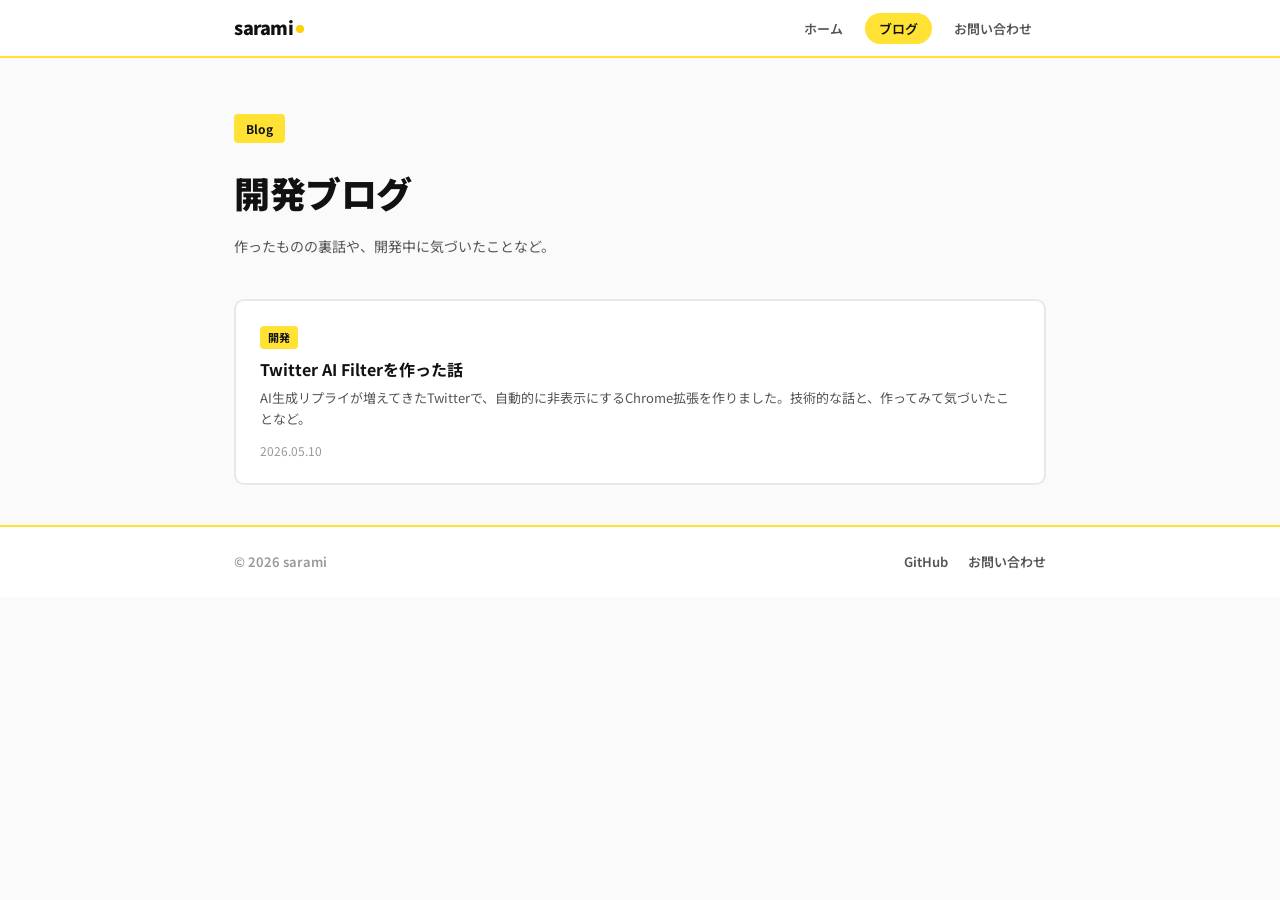
==== blog/index.html @ 386f4662 "Redesign: white+yellow, Japanese-friendly" ====
<!DOCTYPE html>
<html lang="ja">
<head>
  <meta charset="UTF-8">
  <meta name="viewport" content="width=device-width, initial-scale=1.0">
  <title>ブログ — sarami</title>
  <link rel="preconnect" href="https://fonts.googleapis.com">
  <link href="https://fonts.googleapis.com/css2?family=Noto+Sans+JP:wght@400;500;700;900&display=swap" rel="stylesheet">
  <link rel="stylesheet" href="../css/style.css">
</head>
<body>

<nav>
  <div class="nav-inner">
    <a class="nav-logo" href="../index.html">sarami<span class="dot"></span></a>
    <ul class="nav-links">
      <li><a href="../index.html">ホーム</a></li>
      <li><a href="index.html" class="active">ブログ</a></li>
      <li><a href="../contact.html">お問い合わせ</a></li>
    </ul>
    <div class="nav-burger"><span></span><span></span><span></span></div>
  </div>
</nav>

<main>
  <div class="wrap">
    <div class="page-hd">
      <div class="page-hd-tag">Blog</div>
      <h1>開発ブログ</h1>
      <p class="page-hd-sub">作ったものの裏話や、開発中に気づいたことなど。</p>
    </div>
    <div class="blog-list" id="blog-grid"></div>
  </div>
</main>

<footer>
  <div class="wrap">
    <div class="foot-inner">
      <span class="foot-copy">© 2026 sarami</span>
      <div class="foot-links">
        <a href="https://github.com/sarami29meat" target="_blank">GitHub</a>
        <a href="../contact.html">お問い合わせ</a>
      </div>
    </div>
  </div>
</footer>

<script src="../data/tools.js"></script>
<script src="../data/posts.js"></script>
<script src="../js/main.js"></script>
</body>
</html>
---- css/style.css ----
*, *::before, *::after { box-sizing: border-box; margin: 0; padding: 0; }

:root {
  --yellow:   #FFE234;
  --yellow2:  #FFD100;
  --bg:       #FAFAFA;
  --white:    #FFFFFF;
  --text:     #111111;
  --sub:      #555555;
  --muted:    #999999;
  --border:   #E8E8E8;
  --border2:  #D4D4D4;
  --r:        10px;
  --font:     'Noto Sans JP', 'Hiragino Sans', system-ui, sans-serif;
}

html { scroll-behavior: smooth; }

body {
  background: var(--bg);
  color: var(--text);
  font-family: var(--font);
  font-size: 15px;
  line-height: 1.75;
  -webkit-font-smoothing: antialiased;
}

a { color: inherit; text-decoration: none; }

/* ===== Nav ===== */
nav {
  background: var(--white);
  border-bottom: 2px solid var(--yellow);
  position: sticky;
  top: 0;
  z-index: 100;
}

.nav-inner {
  max-width: 860px;
  margin: 0 auto;
  padding: 0 24px;
  height: 56px;
  display: flex;
  align-items: center;
  justify-content: space-between;
}

.nav-logo {
  font-size: 18px;
  font-weight: 900;
  color: var(--text);
  letter-spacing: -0.5px;
}

.nav-logo .dot {
  display: inline-block;
  width: 8px;
  height: 8px;
  background: var(--yellow2);
  border-radius: 50%;
  margin-left: 3px;
  vertical-align: middle;
  margin-bottom: 2px;
}

.nav-links {
  list-style: none;
  display: flex;
  gap: 8px;
}

.nav-links a {
  font-size: 13px;
  font-weight: 600;
  color: var(--sub);
  padding: 6px 14px;
  border-radius: 20px;
  transition: background 0.15s, color 0.15s;
}

.nav-links a:hover {
  background: var(--bg);
  color: var(--text);
}

.nav-links a.active {
  background: var(--yellow);
  color: var(--text);
}

.nav-burger {
  display: none;
  flex-direction: column;
  gap: 5px;
  cursor: pointer;
  padding: 4px;
}

.nav-burger span {
  display: block;
  width: 22px;
  height: 2px;
  background: var(--sub);
  border-radius: 2px;
  transition: 0.2s;
}

/* ===== Layout ===== */
.wrap {
  max-width: 860px;
  margin: 0 auto;
  padding: 0 24px;
}

/* ===== Hero ===== */
.hero {
  padding: 72px 0 64px;
}

.hero-tag {
  display: inline-block;
  background: var(--yellow);
  color: var(--text);
  font-size: 12px;
  font-weight: 700;
  padding: 4px 12px;
  border-radius: 4px;
  margin-bottom: 24px;
  letter-spacing: 0.3px;
}

.hero h1 {
  font-size: clamp(32px, 5vw, 52px);
  font-weight: 900;
  line-height: 1.2;
  letter-spacing: -1px;
  color: var(--text);
  margin-bottom: 20px;
}

.hero h1 em {
  font-style: normal;
  background: var(--yellow);
  padding: 0 4px;
  border-radius: 4px;
}

.hero-body {
  font-size: 16px;
  color: var(--sub);
  max-width: 480px;
  margin-bottom: 36px;
  line-height: 1.8;
}

.hero-actions {
  display: flex;
  gap: 10px;
  flex-wrap: wrap;
}

.btn-yellow {
  display: inline-flex;
  align-items: center;
  gap: 6px;
  background: var(--yellow);
  color: var(--text);
  font-size: 14px;
  font-weight: 700;
  padding: 10px 22px;
  border-radius: var(--r);
  border: 2px solid var(--yellow2);
  transition: background 0.15s, transform 0.1s;
}

.btn-yellow:hover {
  background: var(--yellow2);
  transform: translateY(-1px);
}

.btn-ghost {
  display: inline-flex;
  align-items: center;
  gap: 6px;
  background: var(--white);
  color: var(--sub);
  font-size: 14px;
  font-weight: 600;
  padding: 10px 22px;
  border-radius: var(--r);
  border: 2px solid var(--border2);
  transition: border-color 0.15s, color 0.15s;
}

.btn-ghost:hover {
  border-color: var(--text);
  color: var(--text);
}

/* ===== Section ===== */
.sec {
  padding: 56px 0;
  border-top: 1px solid var(--border);
}

.sec-head {
  margin-bottom: 28px;
}

.sec-label {
  font-size: 12px;
  font-weight: 700;
  color: var(--muted);
  letter-spacing: 0.8px;
  text-transform: uppercase;
  margin-bottom: 8px;
}

.sec-title {
  font-size: 22px;
  font-weight: 800;
  color: var(--text);
  letter-spacing: -0.3px;
}

/* ===== Tools ===== */
.tools-grid {
  display: grid;
  grid-template-columns: repeat(auto-fill, minmax(260px, 1fr));
  gap: 12px;
}

.tool-card {
  background: var(--white);
  border: 2px solid var(--border);
  border-radius: var(--r);
  padding: 24px;
  display: flex;
  flex-direction: column;
  gap: 10px;
  transition: border-color 0.15s, transform 0.15s, box-shadow 0.15s;
}

.tool-card:hover {
  border-color: var(--yellow2);
  transform: translateY(-2px);
  box-shadow: 0 4px 16px rgba(0,0,0,0.06);
}

.tool-top {
  display: flex;
  align-items: center;
  justify-content: space-between;
}

.tool-icon { font-size: 26px; line-height: 1; }

.tool-live {
  font-size: 11px;
  font-weight: 700;
  color: #22c55e;
  background: #f0fdf4;
  border: 1px solid #bbf7d0;
  padding: 2px 8px;
  border-radius: 20px;
}

.tool-name {
  font-size: 16px;
  font-weight: 800;
  color: var(--text);
}

.tool-desc {
  font-size: 13px;
  color: var(--sub);
  line-height: 1.65;
  flex: 1;
}

.tool-foot {
  display: flex;
  gap: 8px;
  margin-top: 4px;
}

.tool-link {
  font-size: 12px;
  font-weight: 600;
  color: var(--sub);
  background: var(--bg);
  border: 1px solid var(--border);
  padding: 4px 12px;
  border-radius: 6px;
  transition: background 0.15s, border-color 0.15s;
}

.tool-link:hover {
  background: var(--yellow);
  border-color: var(--yellow2);
  color: var(--text);
}

/* ===== Posts ===== */
.posts-list {
  background: var(--white);
  border: 2px solid var(--border);
  border-radius: var(--r);
  overflow: hidden;
}

.post-row {
  display: flex;
  align-items: center;
  justify-content: space-between;
  gap: 16px;
  padding: 16px 20px;
  border-bottom: 1px solid var(--border);
  transition: background 0.12s;
  cursor: pointer;
}

.post-row:last-child { border-bottom: none; }

.post-row:hover { background: #fffde7; }

.post-row-title {
  font-size: 14px;
  font-weight: 600;
  color: var(--text);
}

.post-row-date {
  font-size: 12px;
  color: var(--muted);
  white-space: nowrap;
  flex-shrink: 0;
}

.more-link {
  display: inline-flex;
  align-items: center;
  gap: 4px;
  font-size: 13px;
  font-weight: 600;
  color: var(--sub);
  margin-top: 16px;
  padding: 6px 0;
  border-bottom: 2px solid var(--yellow);
  transition: color 0.15s;
}

.more-link:hover { color: var(--text); }

/* ===== Blog page ===== */
.blog-list {
  background: var(--white);
  border: 2px solid var(--border);
  border-radius: var(--r);
  overflow: hidden;
}

.blog-card {
  padding: 22px 24px;
  border-bottom: 1px solid var(--border);
  transition: background 0.12s;
}

.blog-card:last-child { border-bottom: none; }
.blog-card:hover { background: #fffde7; }

.blog-card-tag {
  display: inline-block;
  font-size: 11px;
  font-weight: 700;
  background: var(--yellow);
  color: var(--text);
  padding: 2px 8px;
  border-radius: 4px;
  margin-bottom: 8px;
}

.blog-card-title {
  font-size: 16px;
  font-weight: 700;
  color: var(--text);
  margin-bottom: 6px;
  line-height: 1.5;
}

.blog-card-title a:hover { color: #555; }

.blog-card-excerpt {
  font-size: 13px;
  color: var(--sub);
  margin-bottom: 10px;
  line-height: 1.65;
}

.blog-card-date {
  font-size: 12px;
  color: var(--muted);
}

/* ===== Page header ===== */
.page-hd {
  padding: 56px 0 40px;
}

.page-hd-tag {
  display: inline-block;
  background: var(--yellow);
  color: var(--text);
  font-size: 12px;
  font-weight: 700;
  padding: 4px 12px;
  border-radius: 4px;
  margin-bottom: 18px;
}

.page-hd h1 {
  font-size: clamp(26px, 4vw, 36px);
  font-weight: 900;
  color: var(--text);
  letter-spacing: -0.5px;
  margin-bottom: 10px;
}

.page-hd-sub {
  font-size: 14px;
  color: var(--sub);
}

/* ===== Contact ===== */
.contact-grid {
  display: grid;
  grid-template-columns: 1fr 1fr;
  gap: 16px;
}

.contact-box {
  background: var(--white);
  border: 2px solid var(--border);
  border-radius: var(--r);
  padding: 28px;
}

.contact-box-title {
  font-size: 16px;
  font-weight: 800;
  color: var(--text);
  margin-bottom: 8px;
}

.contact-box-sub {
  font-size: 13px;
  color: var(--sub);
  margin-bottom: 22px;
  line-height: 1.65;
}

.field { margin-bottom: 14px; }

.field label {
  display: block;
  font-size: 12px;
  font-weight: 700;
  color: var(--sub);
  margin-bottom: 6px;
}

.field input,
.field textarea {
  width: 100%;
  background: var(--bg);
  border: 2px solid var(--border);
  border-radius: 8px;
  padding: 10px 14px;
  color: var(--text);
  font-size: 14px;
  font-family: var(--font);
  outline: none;
  transition: border-color 0.15s;
}

.field input:focus,
.field textarea:focus { border-color: var(--yellow2); }

.field textarea { height: 110px; resize: vertical; }

.btn-send {
  width: 100%;
  padding: 11px;
  background: var(--yellow);
  color: var(--text);
  font-size: 14px;
  font-weight: 700;
  border: 2px solid var(--yellow2);
  border-radius: 8px;
  cursor: pointer;
  font-family: var(--font);
  transition: background 0.15s;
}

.btn-send:hover:not(:disabled) { background: var(--yellow2); }
.btn-send:disabled { opacity: 0.5; cursor: default; }

.donate-box {
  display: flex;
  flex-direction: column;
  align-items: center;
  justify-content: center;
  text-align: center;
  gap: 14px;
}

.donate-icon { font-size: 40px; }
.donate-title { font-size: 16px; font-weight: 800; color: var(--text); }
.donate-sub { font-size: 13px; color: var(--sub); line-height: 1.7; }

.bmc-btn {
  display: inline-flex;
  align-items: center;
  gap: 8px;
  background: var(--yellow);
  color: var(--text);
  font-size: 14px;
  font-weight: 700;
  padding: 11px 22px;
  border-radius: var(--r);
  border: 2px solid var(--yellow2);
  transition: background 0.15s, transform 0.1s;
}

.bmc-btn:hover {
  background: var(--yellow2);
  transform: translateY(-1px);
}

/* ===== Post content ===== */
.post-hd {
  padding: 56px 0 36px;
}

.post-hd-tag {
  display: inline-block;
  background: var(--yellow);
  color: var(--text);
  font-size: 12px;
  font-weight: 700;
  padding: 4px 12px;
  border-radius: 4px;
  margin-bottom: 18px;
}

.post-hd h1 {
  font-size: clamp(24px, 4vw, 36px);
  font-weight: 900;
  color: var(--text);
  letter-spacing: -0.5px;
  line-height: 1.3;
  margin-bottom: 12px;
}

.post-hd-meta { font-size: 13px; color: var(--muted); }

.post-body {
  background: var(--white);
  border: 2px solid var(--border);
  border-radius: var(--r);
  padding: 36px 40px;
  margin-bottom: 48px;
  max-width: 720px;
}

.post-body p { color: var(--sub); margin-bottom: 18px; line-height: 1.85; }
.post-body h2 { font-size: 20px; font-weight: 800; color: var(--text); margin: 36px 0 12px; }
.post-body h3 { font-size: 16px; font-weight: 700; color: var(--text); margin: 24px 0 8px; }
.post-body ul, .post-body ol { padding-left: 22px; color: var(--sub); margin-bottom: 18px; }
.post-body li { margin-bottom: 6px; line-height: 1.75; }
.post-body a { color: var(--text); font-weight: 600; border-bottom: 2px solid var(--yellow); transition: background 0.15s; }
.post-body a:hover { background: var(--yellow); }
.post-body code {
  font-size: 12px;
  background: var(--bg);
  border: 1px solid var(--border);
  padding: 2px 7px;
  border-radius: 4px;
  color: #333;
  font-family: 'Fira Code', monospace;
}
.post-body pre {
  background: #1a1a1a;
  border-radius: var(--r);
  padding: 20px;
  overflow-x: auto;
  margin-bottom: 20px;
}
.post-body pre code { background: none; border: none; padding: 0; color: #ddd; font-size: 13px; }

/* ===== Footer ===== */
footer {
  border-top: 2px solid var(--yellow);
  background: var(--white);
  padding: 24px 0;
  margin-top: 40px;
}

.foot-inner {
  display: flex;
  align-items: center;
  justify-content: space-between;
  flex-wrap: wrap;
  gap: 12px;
}

.foot-copy { font-size: 13px; color: var(--muted); font-weight: 600; }

.foot-links { display: flex; gap: 20px; }

.foot-links a {
  font-size: 13px;
  font-weight: 600;
  color: var(--sub);
  transition: color 0.15s;
}

.foot-links a:hover { color: var(--text); }

/* ===== Mobile ===== */
@media (max-width: 600px) {
  .hero { padding: 52px 0 44px; }
  .nav-links { display: none; }
  .nav-links.open {
    display: flex;
    flex-direction: column;
    position: absolute;
    top: 56px; left: 0; right: 0;
    background: var(--white);
    border-bottom: 2px solid var(--yellow);
    padding: 16px 24px;
    gap: 4px;
  }
  .nav-burger { display: flex; }
  .tools-grid { grid-template-columns: 1fr; }
  .contact-grid { grid-template-columns: 1fr; }
  .post-body { padding: 24px 20px; }
  .foot-inner { justify-content: center; text-align: center; }
}
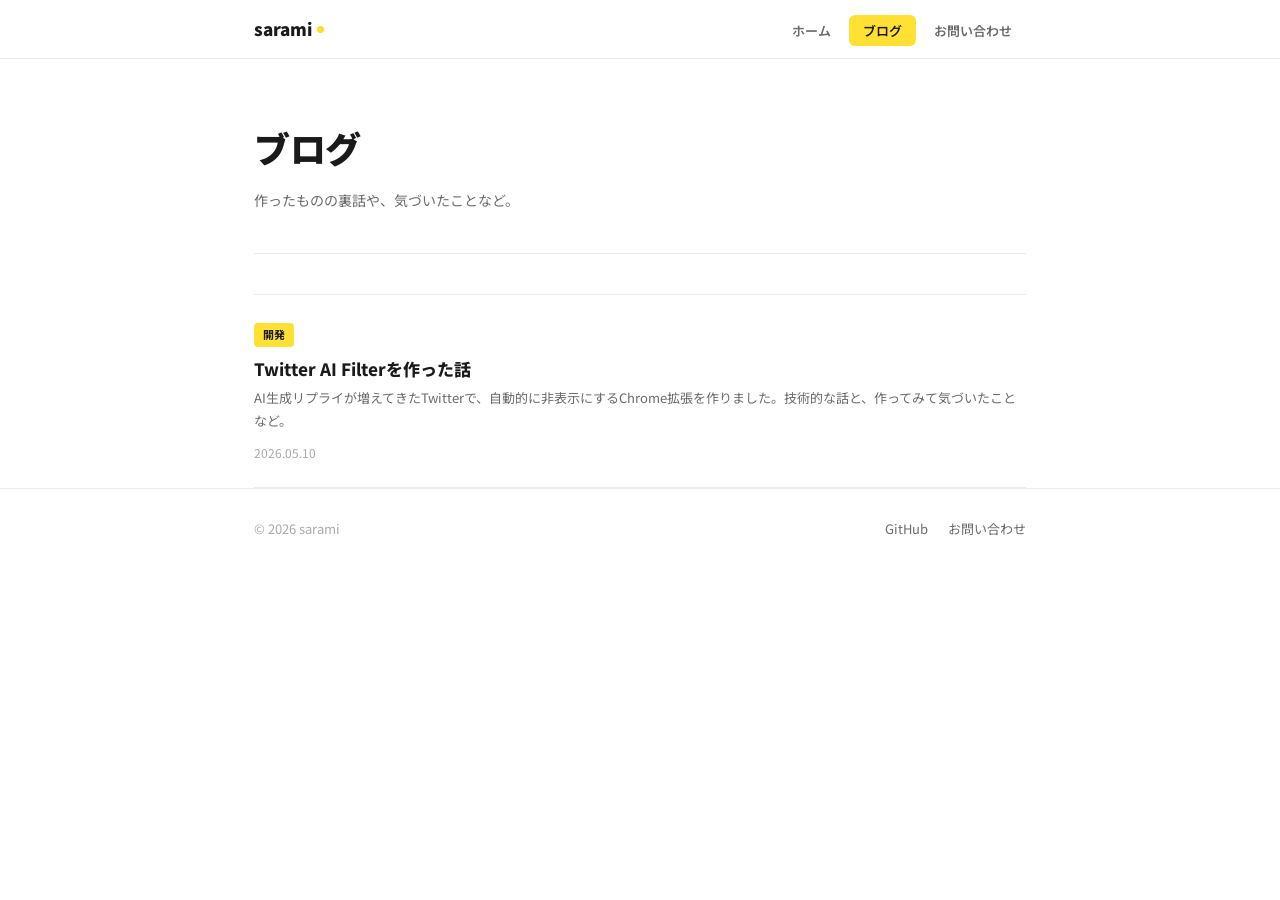
==== commit aff96c13: "Fix design: natural yellow usage, honest copy" ====
--- a/blog/index.html
+++ b/blog/index.html
@@ -12,7 +12,7 @@
 
 <nav>
   <div class="nav-inner">
-    <a class="nav-logo" href="../index.html">sarami<span class="dot"></span></a>
+    <a class="nav-logo" href="../index.html">sarami <span class="nav-logo-dot"></span></a>
     <ul class="nav-links">
       <li><a href="../index.html">ホーム</a></li>
       <li><a href="index.html" class="active">ブログ</a></li>
@@ -25,9 +25,8 @@
 <main>
   <div class="wrap">
     <div class="page-hd">
-      <div class="page-hd-tag">Blog</div>
-      <h1>開発ブログ</h1>
-      <p class="page-hd-sub">作ったものの裏話や、開発中に気づいたことなど。</p>
+      <h1>ブログ</h1>
+      <p class="page-hd-sub">作ったものの裏話や、気づいたことなど。</p>
     </div>
     <div class="blog-list" id="blog-grid"></div>
   </div>
--- a/css/style.css
+++ b/css/style.css
@@ -1,17 +1,16 @@
 *, *::before, *::after { box-sizing: border-box; margin: 0; padding: 0; }
 
 :root {
-  --yellow:   #FFE234;
-  --yellow2:  #FFD100;
-  --bg:       #FAFAFA;
-  --white:    #FFFFFF;
-  --text:     #111111;
-  --sub:      #555555;
-  --muted:    #999999;
-  --border:   #E8E8E8;
-  --border2:  #D4D4D4;
-  --r:        10px;
-  --font:     'Noto Sans JP', 'Hiragino Sans', system-ui, sans-serif;
+  --yellow:  #FFE033;
+  --yellowh: #FFD000;
+  --bg:      #FFFFFF;
+  --bg2:     #F7F7F5;
+  --text:    #1A1A1A;
+  --sub:     #6B6B6B;
+  --muted:   #AAAAAA;
+  --border:  #EBEBEB;
+  --r:       10px;
+  --font:    'Noto Sans JP', 'Hiragino Sans', system-ui, sans-serif;
 }
 
 html { scroll-behavior: smooth; }
@@ -21,7 +20,7 @@
   color: var(--text);
   font-family: var(--font);
   font-size: 15px;
-  line-height: 1.75;
+  line-height: 1.8;
   -webkit-font-smoothing: antialiased;
 }
 
@@ -29,45 +28,45 @@
 
 /* ===== Nav ===== */
 nav {
-  background: var(--white);
-  border-bottom: 2px solid var(--yellow);
+  background: var(--bg);
+  border-bottom: 1px solid var(--border);
   position: sticky;
   top: 0;
   z-index: 100;
 }
 
 .nav-inner {
-  max-width: 860px;
+  max-width: 820px;
   margin: 0 auto;
   padding: 0 24px;
-  height: 56px;
+  height: 58px;
   display: flex;
   align-items: center;
   justify-content: space-between;
 }
 
 .nav-logo {
-  font-size: 18px;
+  font-size: 17px;
   font-weight: 900;
   color: var(--text);
-  letter-spacing: -0.5px;
-}
-
-.nav-logo .dot {
+  display: flex;
+  align-items: center;
+  gap: 5px;
+}
+
+.nav-logo-dot {
+  width: 7px;
+  height: 7px;
+  background: var(--yellow);
+  border-radius: 50%;
   display: inline-block;
-  width: 8px;
-  height: 8px;
-  background: var(--yellow2);
-  border-radius: 50%;
-  margin-left: 3px;
-  vertical-align: middle;
-  margin-bottom: 2px;
+  border: 1px solid var(--yellowh);
 }
 
 .nav-links {
   list-style: none;
   display: flex;
-  gap: 8px;
+  gap: 4px;
 }
 
 .nav-links a {
@@ -75,26 +74,18 @@
   font-weight: 600;
   color: var(--sub);
   padding: 6px 14px;
-  border-radius: 20px;
+  border-radius: 6px;
   transition: background 0.15s, color 0.15s;
 }
 
-.nav-links a:hover {
-  background: var(--bg);
-  color: var(--text);
-}
-
-.nav-links a.active {
-  background: var(--yellow);
-  color: var(--text);
-}
+.nav-links a:hover { background: var(--bg2); color: var(--text); }
+.nav-links a.active { background: var(--yellow); color: var(--text); }
 
 .nav-burger {
   display: none;
   flex-direction: column;
   gap: 5px;
   cursor: pointer;
-  padding: 4px;
 }
 
 .nav-burger span {
@@ -103,62 +94,82 @@
   height: 2px;
   background: var(--sub);
   border-radius: 2px;
-  transition: 0.2s;
 }
 
 /* ===== Layout ===== */
 .wrap {
-  max-width: 860px;
+  max-width: 820px;
   margin: 0 auto;
   padding: 0 24px;
 }
 
 /* ===== Hero ===== */
 .hero {
-  padding: 72px 0 64px;
-}
-
-.hero-tag {
+  padding: 80px 0 72px;
+  border-bottom: 1px solid var(--border);
+}
+
+.hero-eyebrow {
+  font-size: 13px;
+  font-weight: 700;
+  color: var(--sub);
+  margin-bottom: 20px;
+  display: flex;
+  align-items: center;
+  gap: 8px;
+}
+
+.hero-eyebrow::before {
+  content: '';
   display: inline-block;
-  background: var(--yellow);
-  color: var(--text);
-  font-size: 12px;
-  font-weight: 700;
-  padding: 4px 12px;
-  border-radius: 4px;
-  margin-bottom: 24px;
-  letter-spacing: 0.3px;
+  width: 20px;
+  height: 2px;
+  background: var(--yellow);
+  border-radius: 2px;
 }
 
 .hero h1 {
-  font-size: clamp(32px, 5vw, 52px);
+  font-size: clamp(34px, 5.5vw, 54px);
   font-weight: 900;
   line-height: 1.2;
-  letter-spacing: -1px;
-  color: var(--text);
-  margin-bottom: 20px;
-}
-
-.hero h1 em {
-  font-style: normal;
-  background: var(--yellow);
-  padding: 0 4px;
-  border-radius: 4px;
+  letter-spacing: -1.5px;
+  color: var(--text);
+  margin-bottom: 22px;
 }
 
 .hero-body {
   font-size: 16px;
   color: var(--sub);
-  max-width: 480px;
-  margin-bottom: 36px;
-  line-height: 1.8;
+  max-width: 460px;
+  margin-bottom: 40px;
+  line-height: 1.85;
 }
 
 .hero-actions {
   display: flex;
   gap: 10px;
   flex-wrap: wrap;
-}
+  align-items: center;
+}
+
+/* ===== Buttons ===== */
+.btn-primary {
+  display: inline-flex;
+  align-items: center;
+  gap: 6px;
+  background: var(--text);
+  color: #fff;
+  font-size: 14px;
+  font-weight: 700;
+  padding: 11px 22px;
+  border-radius: var(--r);
+  transition: opacity 0.15s;
+  font-family: var(--font);
+  border: none;
+  cursor: pointer;
+}
+
+.btn-primary:hover { opacity: 0.8; }
 
 .btn-yellow {
   display: inline-flex;
@@ -168,60 +179,54 @@
   color: var(--text);
   font-size: 14px;
   font-weight: 700;
-  padding: 10px 22px;
-  border-radius: var(--r);
-  border: 2px solid var(--yellow2);
-  transition: background 0.15s, transform 0.1s;
-}
-
-.btn-yellow:hover {
-  background: var(--yellow2);
-  transform: translateY(-1px);
-}
+  padding: 11px 22px;
+  border-radius: var(--r);
+  border: 1.5px solid var(--yellowh);
+  transition: background 0.15s;
+  font-family: var(--font);
+  cursor: pointer;
+}
+
+.btn-yellow:hover { background: var(--yellowh); }
 
 .btn-ghost {
   display: inline-flex;
   align-items: center;
   gap: 6px;
-  background: var(--white);
+  background: transparent;
   color: var(--sub);
   font-size: 14px;
   font-weight: 600;
-  padding: 10px 22px;
-  border-radius: var(--r);
-  border: 2px solid var(--border2);
+  padding: 11px 22px;
+  border-radius: var(--r);
+  border: 1.5px solid var(--border);
   transition: border-color 0.15s, color 0.15s;
 }
 
-.btn-ghost:hover {
-  border-color: var(--text);
-  color: var(--text);
-}
+.btn-ghost:hover { border-color: #ccc; color: var(--text); }
 
 /* ===== Section ===== */
 .sec {
-  padding: 56px 0;
-  border-top: 1px solid var(--border);
-}
-
-.sec-head {
-  margin-bottom: 28px;
-}
+  padding: 64px 0;
+  border-bottom: 1px solid var(--border);
+}
+
+.sec-head { margin-bottom: 28px; }
 
 .sec-label {
   font-size: 12px;
   font-weight: 700;
   color: var(--muted);
-  letter-spacing: 0.8px;
   text-transform: uppercase;
+  letter-spacing: 1px;
   margin-bottom: 8px;
 }
 
 .sec-title {
   font-size: 22px;
-  font-weight: 800;
-  color: var(--text);
-  letter-spacing: -0.3px;
+  font-weight: 900;
+  color: var(--text);
+  letter-spacing: -0.5px;
 }
 
 /* ===== Tools ===== */
@@ -232,20 +237,19 @@
 }
 
 .tool-card {
-  background: var(--white);
-  border: 2px solid var(--border);
+  background: var(--bg2);
+  border: 1.5px solid var(--border);
   border-radius: var(--r);
   padding: 24px;
   display: flex;
   flex-direction: column;
   gap: 10px;
-  transition: border-color 0.15s, transform 0.15s, box-shadow 0.15s;
+  transition: border-color 0.15s, box-shadow 0.15s;
 }
 
 .tool-card:hover {
-  border-color: var(--yellow2);
-  transform: translateY(-2px);
-  box-shadow: 0 4px 16px rgba(0,0,0,0.06);
+  border-color: #ccc;
+  box-shadow: 0 2px 12px rgba(0,0,0,0.06);
 }
 
 .tool-top {
@@ -259,15 +263,15 @@
 .tool-live {
   font-size: 11px;
   font-weight: 700;
-  color: #22c55e;
+  color: #16a34a;
   background: #f0fdf4;
   border: 1px solid #bbf7d0;
-  padding: 2px 8px;
+  padding: 2px 9px;
   border-radius: 20px;
 }
 
 .tool-name {
-  font-size: 16px;
+  font-size: 15px;
   font-weight: 800;
   color: var(--text);
 }
@@ -282,7 +286,7 @@
 .tool-foot {
   display: flex;
   gap: 8px;
-  margin-top: 4px;
+  margin-top: 6px;
 }
 
 .tool-link {
@@ -290,40 +294,33 @@
   font-weight: 600;
   color: var(--sub);
   background: var(--bg);
-  border: 1px solid var(--border);
+  border: 1.5px solid var(--border);
   padding: 4px 12px;
   border-radius: 6px;
-  transition: background 0.15s, border-color 0.15s;
+  transition: background 0.15s, border-color 0.15s, color 0.15s;
 }
 
 .tool-link:hover {
   background: var(--yellow);
-  border-color: var(--yellow2);
-  color: var(--text);
-}
-
-/* ===== Posts ===== */
-.posts-list {
-  background: var(--white);
-  border: 2px solid var(--border);
-  border-radius: var(--r);
-  overflow: hidden;
-}
+  border-color: var(--yellowh);
+  color: var(--text);
+}
+
+/* ===== Posts list ===== */
+.posts-list { border-top: 1px solid var(--border); }
 
 .post-row {
   display: flex;
   align-items: center;
   justify-content: space-between;
   gap: 16px;
-  padding: 16px 20px;
-  border-bottom: 1px solid var(--border);
-  transition: background 0.12s;
+  padding: 16px 0;
+  border-bottom: 1px solid var(--border);
+  transition: padding-left 0.15s;
   cursor: pointer;
 }
 
-.post-row:last-child { border-bottom: none; }
-
-.post-row:hover { background: #fffde7; }
+.post-row:hover { padding-left: 8px; }
 
 .post-row-title {
   font-size: 14px;
@@ -343,32 +340,40 @@
   align-items: center;
   gap: 4px;
   font-size: 13px;
-  font-weight: 600;
-  color: var(--sub);
-  margin-top: 16px;
-  padding: 6px 0;
+  font-weight: 700;
+  color: var(--text);
+  margin-top: 20px;
+  padding-bottom: 2px;
   border-bottom: 2px solid var(--yellow);
-  transition: color 0.15s;
-}
-
-.more-link:hover { color: var(--text); }
-
-/* ===== Blog page ===== */
-.blog-list {
-  background: var(--white);
-  border: 2px solid var(--border);
-  border-radius: var(--r);
-  overflow: hidden;
-}
+  transition: border-color 0.15s;
+}
+
+.more-link:hover { border-color: var(--yellowh); }
+
+/* ===== Page header ===== */
+.page-hd {
+  padding: 56px 0 40px;
+  border-bottom: 1px solid var(--border);
+  margin-bottom: 40px;
+}
+
+.page-hd h1 {
+  font-size: clamp(26px, 4vw, 36px);
+  font-weight: 900;
+  color: var(--text);
+  letter-spacing: -0.5px;
+  margin-bottom: 8px;
+}
+
+.page-hd-sub { font-size: 14px; color: var(--sub); }
+
+/* ===== Blog list ===== */
+.blog-list { border-top: 1px solid var(--border); }
 
 .blog-card {
-  padding: 22px 24px;
-  border-bottom: 1px solid var(--border);
-  transition: background 0.12s;
-}
-
-.blog-card:last-child { border-bottom: none; }
-.blog-card:hover { background: #fffde7; }
+  padding: 24px 0;
+  border-bottom: 1px solid var(--border);
+}
 
 .blog-card-tag {
   display: inline-block;
@@ -376,61 +381,29 @@
   font-weight: 700;
   background: var(--yellow);
   color: var(--text);
-  padding: 2px 8px;
+  padding: 2px 9px;
   border-radius: 4px;
-  margin-bottom: 8px;
+  margin-bottom: 10px;
 }
 
 .blog-card-title {
-  font-size: 16px;
-  font-weight: 700;
+  font-size: 17px;
+  font-weight: 800;
   color: var(--text);
   margin-bottom: 6px;
-  line-height: 1.5;
-}
-
-.blog-card-title a:hover { color: #555; }
+  line-height: 1.45;
+}
+
+.blog-card-title a:hover { opacity: 0.7; }
 
 .blog-card-excerpt {
   font-size: 13px;
   color: var(--sub);
   margin-bottom: 10px;
-  line-height: 1.65;
-}
-
-.blog-card-date {
-  font-size: 12px;
-  color: var(--muted);
-}
-
-/* ===== Page header ===== */
-.page-hd {
-  padding: 56px 0 40px;
-}
-
-.page-hd-tag {
-  display: inline-block;
-  background: var(--yellow);
-  color: var(--text);
-  font-size: 12px;
-  font-weight: 700;
-  padding: 4px 12px;
-  border-radius: 4px;
-  margin-bottom: 18px;
-}
-
-.page-hd h1 {
-  font-size: clamp(26px, 4vw, 36px);
-  font-weight: 900;
-  color: var(--text);
-  letter-spacing: -0.5px;
-  margin-bottom: 10px;
-}
-
-.page-hd-sub {
-  font-size: 14px;
-  color: var(--sub);
-}
+  line-height: 1.7;
+}
+
+.blog-card-date { font-size: 12px; color: var(--muted); }
 
 /* ===== Contact ===== */
 .contact-grid {
@@ -440,14 +413,14 @@
 }
 
 .contact-box {
-  background: var(--white);
-  border: 2px solid var(--border);
+  background: var(--bg2);
+  border: 1.5px solid var(--border);
   border-radius: var(--r);
   padding: 28px;
 }
 
 .contact-box-title {
-  font-size: 16px;
+  font-size: 15px;
   font-weight: 800;
   color: var(--text);
   margin-bottom: 8px;
@@ -457,7 +430,7 @@
   font-size: 13px;
   color: var(--sub);
   margin-bottom: 22px;
-  line-height: 1.65;
+  line-height: 1.7;
 }
 
 .field { margin-bottom: 14px; }
@@ -474,7 +447,7 @@
 .field textarea {
   width: 100%;
   background: var(--bg);
-  border: 2px solid var(--border);
+  border: 1.5px solid var(--border);
   border-radius: 8px;
   padding: 10px 14px;
   color: var(--text);
@@ -485,26 +458,9 @@
 }
 
 .field input:focus,
-.field textarea:focus { border-color: var(--yellow2); }
+.field textarea:focus { border-color: var(--text); }
 
 .field textarea { height: 110px; resize: vertical; }
-
-.btn-send {
-  width: 100%;
-  padding: 11px;
-  background: var(--yellow);
-  color: var(--text);
-  font-size: 14px;
-  font-weight: 700;
-  border: 2px solid var(--yellow2);
-  border-radius: 8px;
-  cursor: pointer;
-  font-family: var(--font);
-  transition: background 0.15s;
-}
-
-.btn-send:hover:not(:disabled) { background: var(--yellow2); }
-.btn-send:disabled { opacity: 0.5; cursor: default; }
 
 .donate-box {
   display: flex;
@@ -515,9 +471,9 @@
   gap: 14px;
 }
 
-.donate-icon { font-size: 40px; }
-.donate-title { font-size: 16px; font-weight: 800; color: var(--text); }
-.donate-sub { font-size: 13px; color: var(--sub); line-height: 1.7; }
+.donate-icon { font-size: 38px; }
+.donate-title { font-size: 15px; font-weight: 800; color: var(--text); }
+.donate-sub { font-size: 13px; color: var(--sub); line-height: 1.75; }
 
 .bmc-btn {
   display: inline-flex;
@@ -529,33 +485,33 @@
   font-weight: 700;
   padding: 11px 22px;
   border-radius: var(--r);
-  border: 2px solid var(--yellow2);
-  transition: background 0.15s, transform 0.1s;
-}
-
-.bmc-btn:hover {
-  background: var(--yellow2);
-  transform: translateY(-1px);
-}
+  border: 1.5px solid var(--yellowh);
+  transition: background 0.15s;
+  font-family: var(--font);
+}
+
+.bmc-btn:hover { background: var(--yellowh); }
 
 /* ===== Post content ===== */
 .post-hd {
   padding: 56px 0 36px;
+  border-bottom: 1px solid var(--border);
+  margin-bottom: 40px;
 }
 
 .post-hd-tag {
   display: inline-block;
-  background: var(--yellow);
-  color: var(--text);
-  font-size: 12px;
-  font-weight: 700;
-  padding: 4px 12px;
+  font-size: 11px;
+  font-weight: 700;
+  background: var(--yellow);
+  color: var(--text);
+  padding: 3px 10px;
   border-radius: 4px;
-  margin-bottom: 18px;
+  margin-bottom: 16px;
 }
 
 .post-hd h1 {
-  font-size: clamp(24px, 4vw, 36px);
+  font-size: clamp(24px, 4vw, 34px);
   font-weight: 900;
   color: var(--text);
   letter-spacing: -0.5px;
@@ -565,46 +521,37 @@
 
 .post-hd-meta { font-size: 13px; color: var(--muted); }
 
-.post-body {
-  background: var(--white);
-  border: 2px solid var(--border);
-  border-radius: var(--r);
-  padding: 36px 40px;
-  margin-bottom: 48px;
-  max-width: 720px;
-}
-
-.post-body p { color: var(--sub); margin-bottom: 18px; line-height: 1.85; }
-.post-body h2 { font-size: 20px; font-weight: 800; color: var(--text); margin: 36px 0 12px; }
-.post-body h3 { font-size: 16px; font-weight: 700; color: var(--text); margin: 24px 0 8px; }
+.post-body { max-width: 700px; padding-bottom: 64px; }
+
+.post-body p { color: var(--sub); margin-bottom: 18px; line-height: 1.9; }
+.post-body h2 { font-size: 19px; font-weight: 800; color: var(--text); margin: 36px 0 12px; letter-spacing: -0.3px; }
+.post-body h3 { font-size: 16px; font-weight: 700; color: var(--text); margin: 26px 0 8px; }
 .post-body ul, .post-body ol { padding-left: 22px; color: var(--sub); margin-bottom: 18px; }
 .post-body li { margin-bottom: 6px; line-height: 1.75; }
-.post-body a { color: var(--text); font-weight: 600; border-bottom: 2px solid var(--yellow); transition: background 0.15s; }
-.post-body a:hover { background: var(--yellow); }
+.post-body a { color: var(--text); font-weight: 700; border-bottom: 2px solid var(--yellow); transition: background 0.15s, padding 0.1s; }
+.post-body a:hover { background: var(--yellow); padding: 0 3px; }
 .post-body code {
   font-size: 12px;
-  background: var(--bg);
+  background: var(--bg2);
   border: 1px solid var(--border);
   padding: 2px 7px;
   border-radius: 4px;
-  color: #333;
-  font-family: 'Fira Code', monospace;
+  color: var(--text);
 }
 .post-body pre {
-  background: #1a1a1a;
+  background: #1c1c1c;
   border-radius: var(--r);
   padding: 20px;
   overflow-x: auto;
   margin-bottom: 20px;
 }
 .post-body pre code { background: none; border: none; padding: 0; color: #ddd; font-size: 13px; }
+.post-foot-links { display: flex; gap: 16px; margin-top: 32px; }
 
 /* ===== Footer ===== */
 footer {
-  border-top: 2px solid var(--yellow);
-  background: var(--white);
-  padding: 24px 0;
-  margin-top: 40px;
+  border-top: 1px solid var(--border);
+  padding: 28px 0;
 }
 
 .foot-inner {
@@ -615,13 +562,12 @@
   gap: 12px;
 }
 
-.foot-copy { font-size: 13px; color: var(--muted); font-weight: 600; }
+.foot-copy { font-size: 13px; color: var(--muted); }
 
 .foot-links { display: flex; gap: 20px; }
 
 .foot-links a {
   font-size: 13px;
-  font-weight: 600;
   color: var(--sub);
   transition: color 0.15s;
 }
@@ -630,21 +576,20 @@
 
 /* ===== Mobile ===== */
 @media (max-width: 600px) {
-  .hero { padding: 52px 0 44px; }
+  .hero { padding: 56px 0 52px; }
   .nav-links { display: none; }
   .nav-links.open {
     display: flex;
     flex-direction: column;
     position: absolute;
-    top: 56px; left: 0; right: 0;
-    background: var(--white);
-    border-bottom: 2px solid var(--yellow);
+    top: 58px; left: 0; right: 0;
+    background: var(--bg);
+    border-bottom: 1px solid var(--border);
     padding: 16px 24px;
     gap: 4px;
   }
   .nav-burger { display: flex; }
   .tools-grid { grid-template-columns: 1fr; }
   .contact-grid { grid-template-columns: 1fr; }
-  .post-body { padding: 24px 20px; }
   .foot-inner { justify-content: center; text-align: center; }
 }
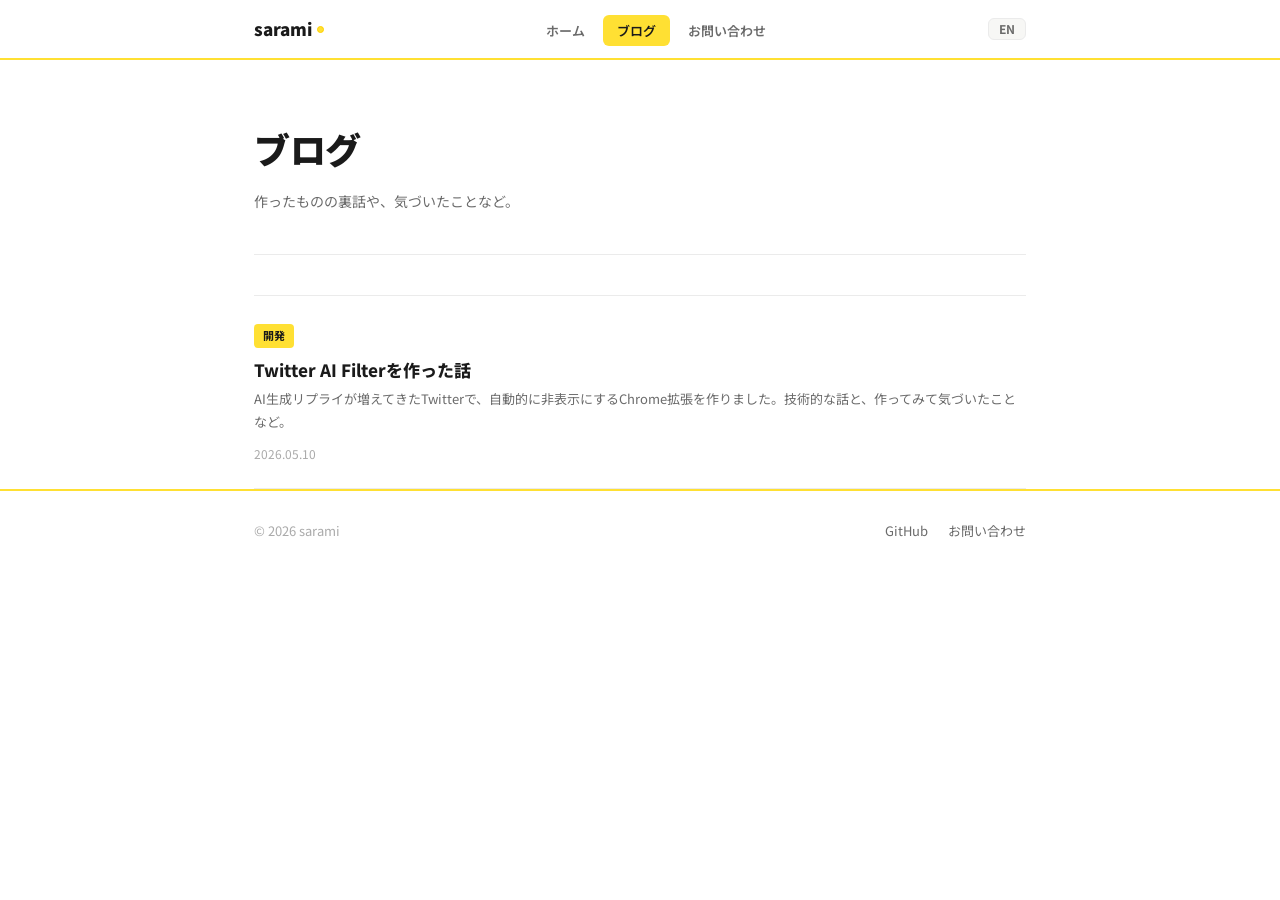
==== commit 4cd01924: "Add JP/EN language toggle across all pages" ====
--- a/blog/index.html
+++ b/blog/index.html
@@ -14,19 +14,22 @@
   <div class="nav-inner">
     <a class="nav-logo" href="../index.html">sarami <span class="nav-logo-dot"></span></a>
     <ul class="nav-links">
-      <li><a href="../index.html">ホーム</a></li>
-      <li><a href="index.html" class="active">ブログ</a></li>
-      <li><a href="../contact.html">お問い合わせ</a></li>
+      <li><a href="../index.html" data-i18n="nav-home">ホーム</a></li>
+      <li><a href="index.html" class="active" data-i18n="nav-blog">ブログ</a></li>
+      <li><a href="../contact.html" data-i18n="nav-contact">お問い合わせ</a></li>
     </ul>
-    <div class="nav-burger"><span></span><span></span><span></span></div>
+    <div class="nav-right">
+      <button id="lang-toggle">EN</button>
+      <div class="nav-burger"><span></span><span></span><span></span></div>
+    </div>
   </div>
 </nav>
 
 <main>
   <div class="wrap">
     <div class="page-hd">
-      <h1>ブログ</h1>
-      <p class="page-hd-sub">作ったものの裏話や、気づいたことなど。</p>
+      <h1 data-i18n="blog-page-title">ブログ</h1>
+      <p class="page-hd-sub" data-i18n="blog-page-sub">作ったものの裏話や、気づいたことなど。</p>
     </div>
     <div class="blog-list" id="blog-grid"></div>
   </div>
@@ -38,7 +41,7 @@
       <span class="foot-copy">© 2026 sarami</span>
       <div class="foot-links">
         <a href="https://github.com/sarami29meat" target="_blank">GitHub</a>
-        <a href="../contact.html">お問い合わせ</a>
+        <a href="../contact.html" data-i18n="nav-contact">お問い合わせ</a>
       </div>
     </div>
   </div>
--- a/css/style.css
+++ b/css/style.css
@@ -29,7 +29,7 @@
 /* ===== Nav ===== */
 nav {
   background: var(--bg);
-  border-bottom: 1px solid var(--border);
+  border-bottom: 2px solid var(--yellow);
   position: sticky;
   top: 0;
   z-index: 100;
@@ -80,6 +80,32 @@
 
 .nav-links a:hover { background: var(--bg2); color: var(--text); }
 .nav-links a.active { background: var(--yellow); color: var(--text); }
+
+.nav-right {
+  display: flex;
+  align-items: center;
+  gap: 12px;
+}
+
+#lang-toggle {
+  font-size: 12px;
+  font-weight: 700;
+  font-family: var(--font);
+  color: var(--sub);
+  background: var(--bg2);
+  border: 1.5px solid var(--border);
+  border-radius: 6px;
+  padding: 4px 10px;
+  cursor: pointer;
+  transition: background 0.15s, border-color 0.15s, color 0.15s;
+  line-height: 1;
+}
+
+#lang-toggle:hover {
+  background: var(--yellow);
+  border-color: var(--yellowh);
+  color: var(--text);
+}
 
 .nav-burger {
   display: none;
@@ -157,19 +183,19 @@
   display: inline-flex;
   align-items: center;
   gap: 6px;
-  background: var(--text);
-  color: #fff;
+  background: var(--yellow);
+  color: var(--text);
   font-size: 14px;
   font-weight: 700;
   padding: 11px 22px;
   border-radius: var(--r);
-  transition: opacity 0.15s;
+  border: 1.5px solid var(--yellowh);
+  transition: background 0.15s, transform 0.1s;
   font-family: var(--font);
-  border: none;
   cursor: pointer;
 }
 
-.btn-primary:hover { opacity: 0.8; }
+.btn-primary:hover { background: var(--yellowh); transform: translateY(-1px); }
 
 .btn-yellow {
   display: inline-flex;
@@ -193,17 +219,17 @@
   display: inline-flex;
   align-items: center;
   gap: 6px;
-  background: transparent;
-  color: var(--sub);
+  background: var(--bg2);
+  color: var(--text);
   font-size: 14px;
-  font-weight: 600;
+  font-weight: 700;
   padding: 11px 22px;
   border-radius: var(--r);
   border: 1.5px solid var(--border);
-  transition: border-color 0.15s, color 0.15s;
-}
-
-.btn-ghost:hover { border-color: #ccc; color: var(--text); }
+  transition: border-color 0.15s, background 0.15s;
+}
+
+.btn-ghost:hover { border-color: #bbb; background: #efefef; }
 
 /* ===== Section ===== */
 .sec {
@@ -214,12 +240,16 @@
 .sec-head { margin-bottom: 28px; }
 
 .sec-label {
-  font-size: 12px;
-  font-weight: 700;
-  color: var(--muted);
+  display: inline-block;
+  font-size: 11px;
+  font-weight: 700;
+  color: var(--text);
   text-transform: uppercase;
   letter-spacing: 1px;
-  margin-bottom: 8px;
+  margin-bottom: 10px;
+  background: var(--yellow);
+  padding: 2px 10px;
+  border-radius: 4px;
 }
 
 .sec-title {
@@ -244,12 +274,15 @@
   display: flex;
   flex-direction: column;
   gap: 10px;
-  transition: border-color 0.15s, box-shadow 0.15s;
+  transition: border-color 0.15s, box-shadow 0.15s, transform 0.15s;
+  cursor: pointer;
+  color: inherit;
 }
 
 .tool-card:hover {
-  border-color: #ccc;
-  box-shadow: 0 2px 12px rgba(0,0,0,0.06);
+  border-color: var(--yellowh);
+  box-shadow: 0 4px 16px rgba(0,0,0,0.08);
+  transform: translateY(-2px);
 }
 
 .tool-top {
@@ -304,6 +337,69 @@
   background: var(--yellow);
   border-color: var(--yellowh);
   color: var(--text);
+}
+
+/* ===== Contact CTA ===== */
+.sec-contact {
+  padding: 56px 0;
+  background: var(--yellow);
+  border-top: 1.5px solid var(--yellowh);
+}
+
+.contact-cta {
+  display: flex;
+  align-items: center;
+  justify-content: space-between;
+  gap: 24px;
+  flex-wrap: wrap;
+}
+
+.contact-cta-title {
+  font-size: 20px;
+  font-weight: 900;
+  color: var(--text);
+  margin-bottom: 6px;
+  letter-spacing: -0.3px;
+}
+
+.contact-cta-sub {
+  font-size: 14px;
+  color: #555;
+  line-height: 1.65;
+}
+
+.contact-cta-actions {
+  display: flex;
+  gap: 10px;
+  flex-wrap: wrap;
+  flex-shrink: 0;
+}
+
+.contact-cta-actions .btn-primary {
+  background: var(--text);
+  color: #fff;
+  border-color: var(--text);
+}
+
+.contact-cta-actions .btn-primary:hover {
+  background: #333;
+  border-color: #333;
+}
+
+.contact-cta-actions .btn-ghost {
+  background: #fff;
+  border-color: var(--yellowh);
+}
+
+.contact-cta-actions .btn-ghost:hover {
+  background: #f5f5f5;
+}
+
+@media (max-width: 600px) {
+  .contact-cta { flex-direction: column; }
+  .contact-cta-actions { width: 100%; }
+  .contact-cta-actions .btn-primary,
+  .contact-cta-actions .btn-ghost { flex: 1; justify-content: center; }
 }
 
 /* ===== Posts list ===== */
@@ -550,7 +646,7 @@
 
 /* ===== Footer ===== */
 footer {
-  border-top: 1px solid var(--border);
+  border-top: 2px solid var(--yellow);
   padding: 28px 0;
 }
 
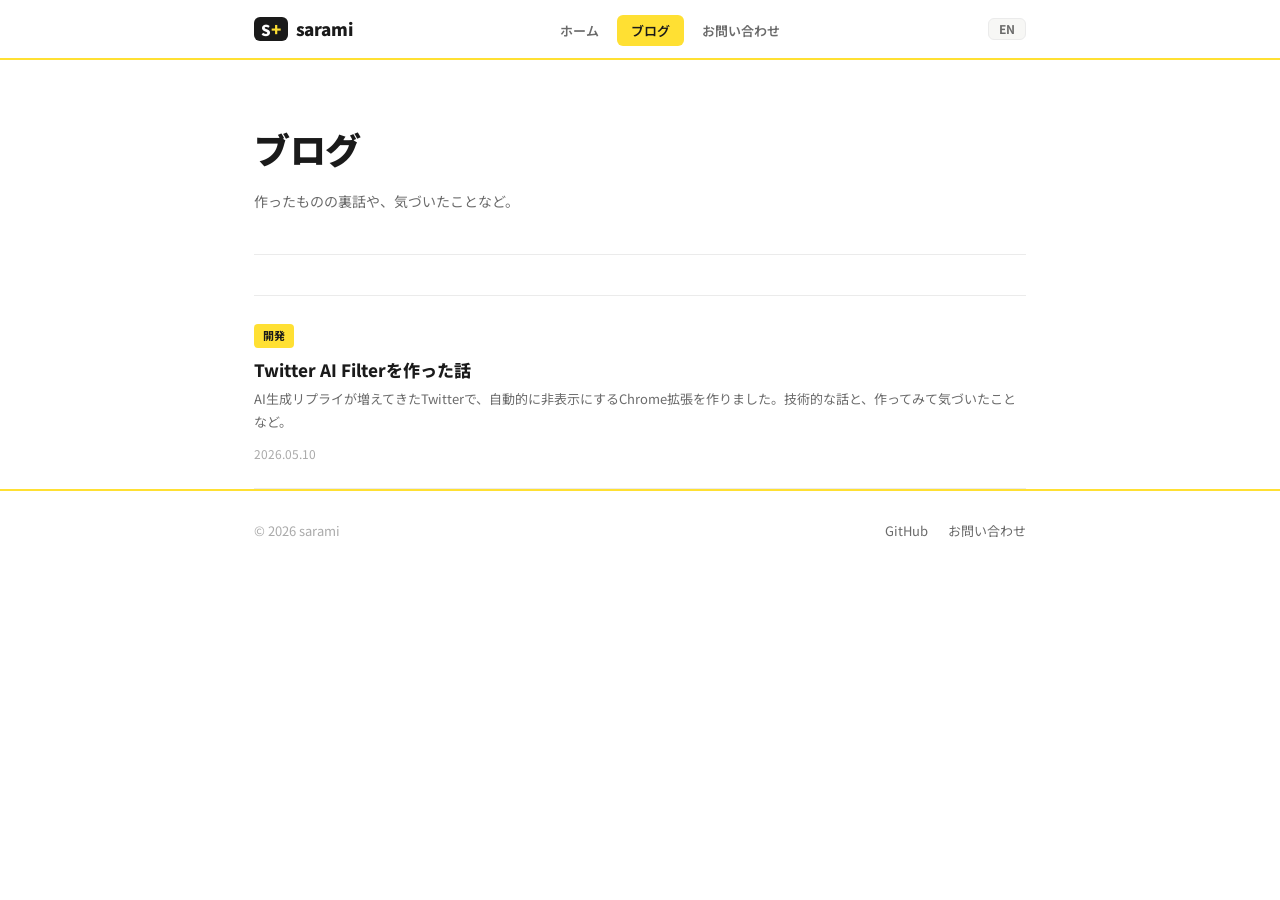
==== commit f54d5c0d: "Add S+ favicon and logo mark to portfolio site - New favicon (16/32/48px, apple-touch-icon 180px): d" ====
--- a/blog/index.html
+++ b/blog/index.html
@@ -3,16 +3,35 @@
 <head>
   <meta charset="UTF-8">
   <meta name="viewport" content="width=device-width, initial-scale=1.0">
-  <title>ブログ — sarami</title>
+  <title>ブログ — sarami | 個人開発の記録</title>
+  <meta name="description" content="saramiの個人開発ブログ。ツール制作の裏側や技術的な話を書いています。">
+  <meta name="author" content="sarami">
+  <link rel="canonical" href="https://sarami29meat.github.io/blog/">
+  <meta property="og:type" content="website">
+  <meta property="og:url" content="https://sarami29meat.github.io/blog/">
+  <meta property="og:title" content="ブログ — sarami | 個人開発の記録">
+  <meta property="og:description" content="saramiの個人開発ブログ。ツール制作の裏側や技術的な話を書いています。">
+  <meta property="og:site_name" content="sarami">
+  <meta name="twitter:card" content="summary">
+  <meta name="twitter:title" content="ブログ — sarami | 個人開発の記録">
+  <meta name="twitter:description" content="saramiの個人開発ブログ。ツール制作の裏側や技術的な話を書いています。">
   <link rel="preconnect" href="https://fonts.googleapis.com">
   <link href="https://fonts.googleapis.com/css2?family=Noto+Sans+JP:wght@400;500;700;900&display=swap" rel="stylesheet">
   <link rel="stylesheet" href="../css/style.css">
+  <!-- Google tag (gtag.js) -->
+  <script async src="https://www.googletagmanager.com/gtag/js?id=G-NRNSLRMSQV"></script>
+  <script>
+    window.dataLayer = window.dataLayer || [];
+    function gtag(){dataLayer.push(arguments);}
+    gtag('js', new Date());
+    gtag('config', 'G-NRNSLRMSQV');
+  </script>
 </head>
 <body>
 
 <nav>
   <div class="nav-inner">
-    <a class="nav-logo" href="../index.html">sarami <span class="nav-logo-dot"></span></a>
+    <a class="nav-logo" href="../index.html"><span class="logo-mark"><span class="logo-s">S</span><span class="logo-plus">+</span></span> sarami</a>
     <ul class="nav-links">
       <li><a href="../index.html" data-i18n="nav-home">ホーム</a></li>
       <li><a href="index.html" class="active" data-i18n="nav-blog">ブログ</a></li>
--- a/css/style.css
+++ b/css/style.css
@@ -51,7 +51,36 @@
   color: var(--text);
   display: flex;
   align-items: center;
-  gap: 5px;
+  gap: 8px;
+  letter-spacing: -0.01em;
+}
+
+/* S+ ロゴマーク */
+.logo-mark {
+  display: inline-flex;
+  align-items: baseline;
+  gap: 0;
+  background: var(--text);
+  color: var(--yellow);
+  font-size: 15px;
+  font-weight: 900;
+  line-height: 1;
+  padding: 3px 7px 4px;
+  border-radius: 6px;
+  letter-spacing: -0.03em;
+  user-select: none;
+  flex-shrink: 0;
+}
+
+.logo-mark .logo-s {
+  color: #fff;
+}
+
+.logo-mark .logo-plus {
+  color: var(--yellow);
+  font-size: 17px;
+  line-height: 1;
+  margin-left: 0.5px;
 }
 
 .nav-logo-dot {
@@ -669,6 +698,250 @@
 }
 
 .foot-links a:hover { color: var(--text); }
+
+/* ===== スロットカウンターステージ（平成スタイル） ===== */
+.counter-stage {
+  text-align: center;
+  padding: 24px 0 28px;
+  max-width: 360px;
+  margin: 0 auto;
+  border: 3px solid #FF69B4;
+  background: #FFFDE7;
+  box-shadow: 4px 4px 0 #FF69B4;
+}
+
+.kira-marquee {
+  display: block;
+  color: #FF0080;
+  font-size: 15px;
+  letter-spacing: 3px;
+  margin: 0;
+}
+
+.counter-eyebrow {
+  font-size: 13px;
+  font-weight: bold;
+  color: #0000CC;
+  margin: 10px 0 12px;
+  letter-spacing: 0.1em;
+}
+
+.counter-dot {
+  width: 8px;
+  height: 8px;
+  border-radius: 50%;
+  background: #4caf50;
+  display: inline-block;
+  animation: pulse-dot 2s infinite;
+}
+
+@keyframes pulse-dot {
+  0%   { box-shadow: 0 0 0 0 rgba(76,175,80,0.5); }
+  70%  { box-shadow: 0 0 0 6px rgba(76,175,80,0); }
+  100% { box-shadow: 0 0 0 0 rgba(76,175,80,0); }
+}
+
+.counter-label {
+  margin-top: 12px;
+  font-size: 13px;
+  font-weight: bold;
+  color: #CC0066;
+  animation: blink-label 1s step-end infinite;
+}
+
+@keyframes blink-label {
+  0%, 100% { visibility: visible; }
+  50%       { visibility: hidden; }
+}
+
+.hero-sep {
+  width: 48px;
+  height: 2px;
+  background: var(--border);
+  margin: 36px 0;
+}
+
+/* ===== キリ番オーバーレイ（平成レトロ） ===== */
+
+/* ===== スロット数字（LCD液晶スタイル） ===== */
+.digit-display {
+  display: flex;
+  gap: 4px;
+  align-items: center;
+  justify-content: center;
+  background: #000820;
+  border: 3px solid #00CCFF;
+  box-shadow: 0 0 0 2px #003366, 0 0 20px rgba(0,204,255,0.4), inset 0 0 12px rgba(0,0,0,0.8);
+  padding: 8px 12px;
+  display: inline-flex;
+}
+
+.digit-box {
+  width: 52px;
+  height: 72px;
+  overflow: hidden;
+  background: #000820;
+  border-radius: 0;
+  border: 1px solid #003366;
+  position: relative;
+}
+
+.digit-box::before,
+.digit-box::after {
+  content: '';
+  position: absolute;
+  left: 0; right: 0;
+  height: 14px;
+  z-index: 2;
+  pointer-events: none;
+}
+.digit-box::before { top: 0;    background: linear-gradient(to bottom, #000820, transparent); }
+.digit-box::after  { bottom: 0; background: linear-gradient(to top,   #000820, transparent); }
+
+.digit-reel {
+  display: flex;
+  flex-direction: column;
+  will-change: transform;
+}
+
+.digit-reel span {
+  height: 72px;
+  line-height: 72px;
+  text-align: center;
+  font-family: 'Courier New', monospace;
+  font-size: 44px;
+  font-weight: 900;
+  color: #00FF88;
+  text-shadow: 0 0 8px #00FF88, 0 0 20px #00CC66;
+  flex-shrink: 0;
+  display: block;
+}
+
+/* ===== キリ番オーバーレイ（平成レトロ全開） ===== */
+#kiriban-overlay {
+  display: none;
+  position: fixed;
+  inset: 0;
+  background: rgba(0,0,50,0.85);
+  z-index: 9999;
+  align-items: center;
+  justify-content: center;
+  padding: 20px;
+}
+
+#kiriban-box {
+  background: #FFFDE7;
+  border-radius: 0;
+  padding: 0;
+  max-width: 420px;
+  width: 100%;
+  text-align: center;
+  animation: kiriban-in 0.35s cubic-bezier(0.34,1.56,0.64,1);
+  outline: 4px solid #FF0080;
+  outline-offset: 4px;
+  box-shadow: 0 0 0 8px #FFD700, 0 0 0 12px #00CCFF, 8px 8px 0 #FF0080;
+}
+
+@keyframes kiriban-in {
+  from { transform: scale(0.4) rotate(-8deg); opacity: 0; }
+  to   { transform: scale(1)   rotate(0deg);  opacity: 1; }
+}
+
+/* 上部帯 */
+#kiriban-box::before {
+  content: '★ Congratulations!! ★';
+  display: block;
+  background: repeating-linear-gradient(90deg, #FF0080 0px, #FF0080 20px, #FFD700 20px, #FFD700 40px, #00CCFF 40px, #00CCFF 60px);
+  color: #fff;
+  font-weight: 900;
+  font-size: 12px;
+  letter-spacing: 0.15em;
+  padding: 6px 0;
+  text-shadow: 1px 1px 0 rgba(0,0,0,0.5);
+}
+
+#kiriban-inner {
+  padding: 20px 24px 24px;
+}
+
+#kiriban-stars {
+  font-size: 20px;
+  letter-spacing: 6px;
+  margin-bottom: 6px;
+  animation: blink-label 0.6s step-end infinite;
+  color: #FF0080;
+}
+
+#kiriban-emoji {
+  font-size: 48px;
+  margin-bottom: 4px;
+  display: block;
+  animation: kiriban-bounce 0.5s ease-in-out infinite alternate;
+}
+
+@keyframes kiriban-bounce {
+  from { transform: translateY(0) scale(1); }
+  to   { transform: translateY(-10px) scale(1.1); }
+}
+
+#kiriban-num {
+  font-size: 40px;
+  font-weight: 900;
+  font-family: 'Courier New', monospace;
+  background: #000820;
+  color: #00FF88;
+  text-shadow: 0 0 8px #00FF88;
+  padding: 4px 16px;
+  display: inline-block;
+  margin-bottom: 12px;
+  border: 2px solid #00CCFF;
+  letter-spacing: 4px;
+}
+
+#kiriban-msg {
+  font-size: 13px;
+  line-height: 2.0;
+  color: #333;
+  margin-bottom: 16px;
+  background: #fff;
+  border: 2px dashed #FF0080;
+  padding: 10px 12px;
+  text-align: left;
+}
+
+#kiriban-close {
+  background: #FF0080;
+  color: #fff;
+  border: 3px solid #FFD700;
+  border-radius: 0;
+  padding: 8px 28px;
+  font-size: 14px;
+  font-family: var(--font);
+  font-weight: 900;
+  cursor: pointer;
+  letter-spacing: 0.12em;
+  box-shadow: 3px 3px 0 #000;
+  transition: transform 0.1s;
+}
+
+#kiriban-close:hover { transform: translate(2px, 2px); box-shadow: 1px 1px 0 #000; }
+
+#kiriban-link {
+  display: inline-block;
+  background: #FFD700;
+  color: #000;
+  font-weight: 900;
+  font-size: 14px;
+  padding: 8px 20px;
+  border: 3px solid #FF0080;
+  text-decoration: none;
+  box-shadow: 3px 3px 0 #000;
+  margin-bottom: 10px;
+  letter-spacing: 0.1em;
+  animation: blink-label 0.8s step-end infinite;
+}
+
+#kiriban-link:hover { opacity: 0.85; }
 
 /* ===== Mobile ===== */
 @media (max-width: 600px) {
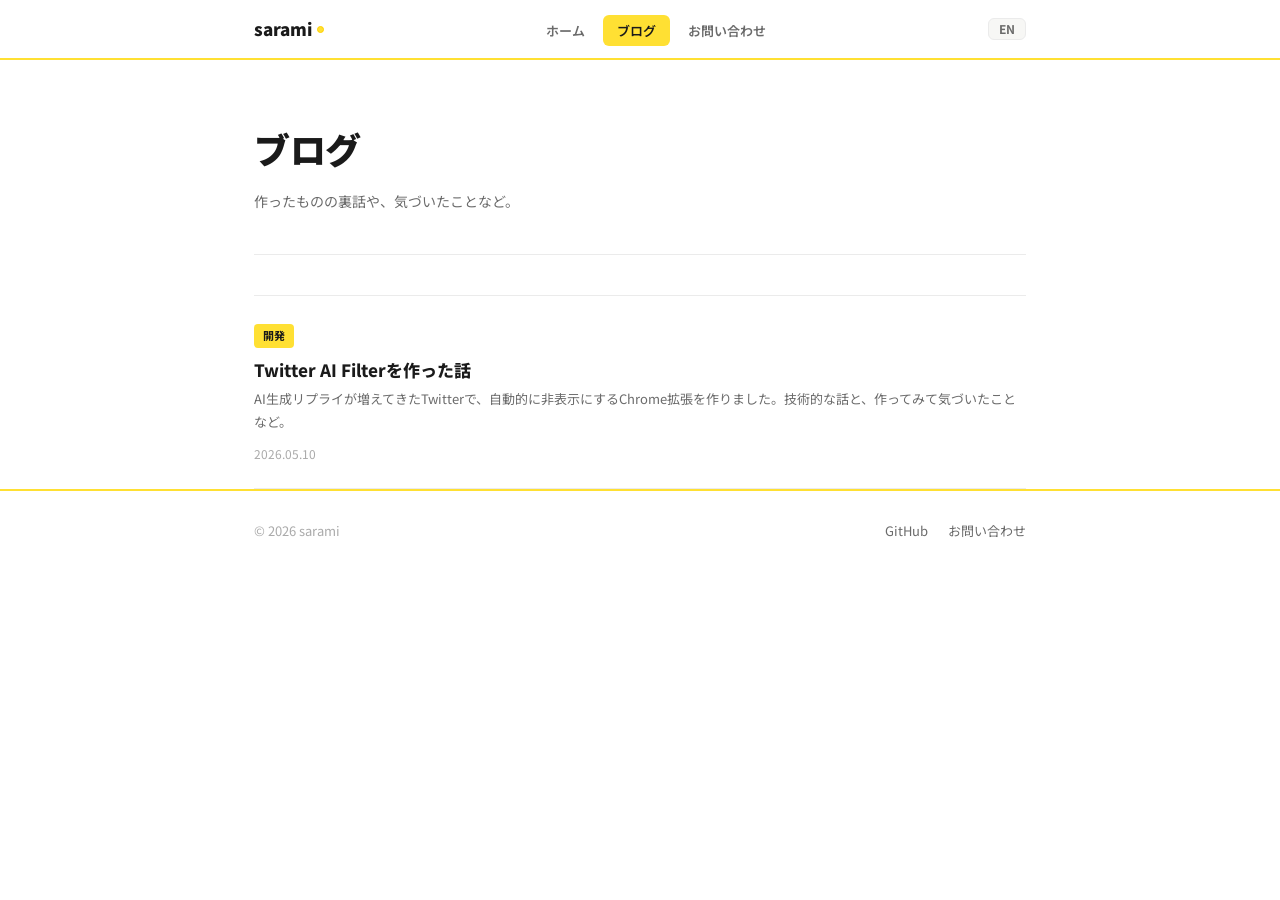
==== commit 27e43e0e: "Remove S+ nav logo; rename favicon to icon-bolt.png for cache busting Co-Authored-By: Claude Sonnet " ====
--- a/blog/index.html
+++ b/blog/index.html
@@ -31,7 +31,7 @@
 
 <nav>
   <div class="nav-inner">
-    <a class="nav-logo" href="../index.html"><span class="logo-mark"><span class="logo-s">S</span><span class="logo-plus">+</span></span> sarami</a>
+    <a class="nav-logo" href="../index.html">sarami <span class="nav-logo-dot"></span></a>
     <ul class="nav-links">
       <li><a href="../index.html" data-i18n="nav-home">ホーム</a></li>
       <li><a href="index.html" class="active" data-i18n="nav-blog">ブログ</a></li>
--- a/css/style.css
+++ b/css/style.css
@@ -51,36 +51,7 @@
   color: var(--text);
   display: flex;
   align-items: center;
-  gap: 8px;
-  letter-spacing: -0.01em;
-}
-
-/* S+ ロゴマーク */
-.logo-mark {
-  display: inline-flex;
-  align-items: baseline;
-  gap: 0;
-  background: var(--text);
-  color: var(--yellow);
-  font-size: 15px;
-  font-weight: 900;
-  line-height: 1;
-  padding: 3px 7px 4px;
-  border-radius: 6px;
-  letter-spacing: -0.03em;
-  user-select: none;
-  flex-shrink: 0;
-}
-
-.logo-mark .logo-s {
-  color: #fff;
-}
-
-.logo-mark .logo-plus {
-  color: var(--yellow);
-  font-size: 17px;
-  line-height: 1;
-  margin-left: 0.5px;
+  gap: 5px;
 }
 
 .nav-logo-dot {
